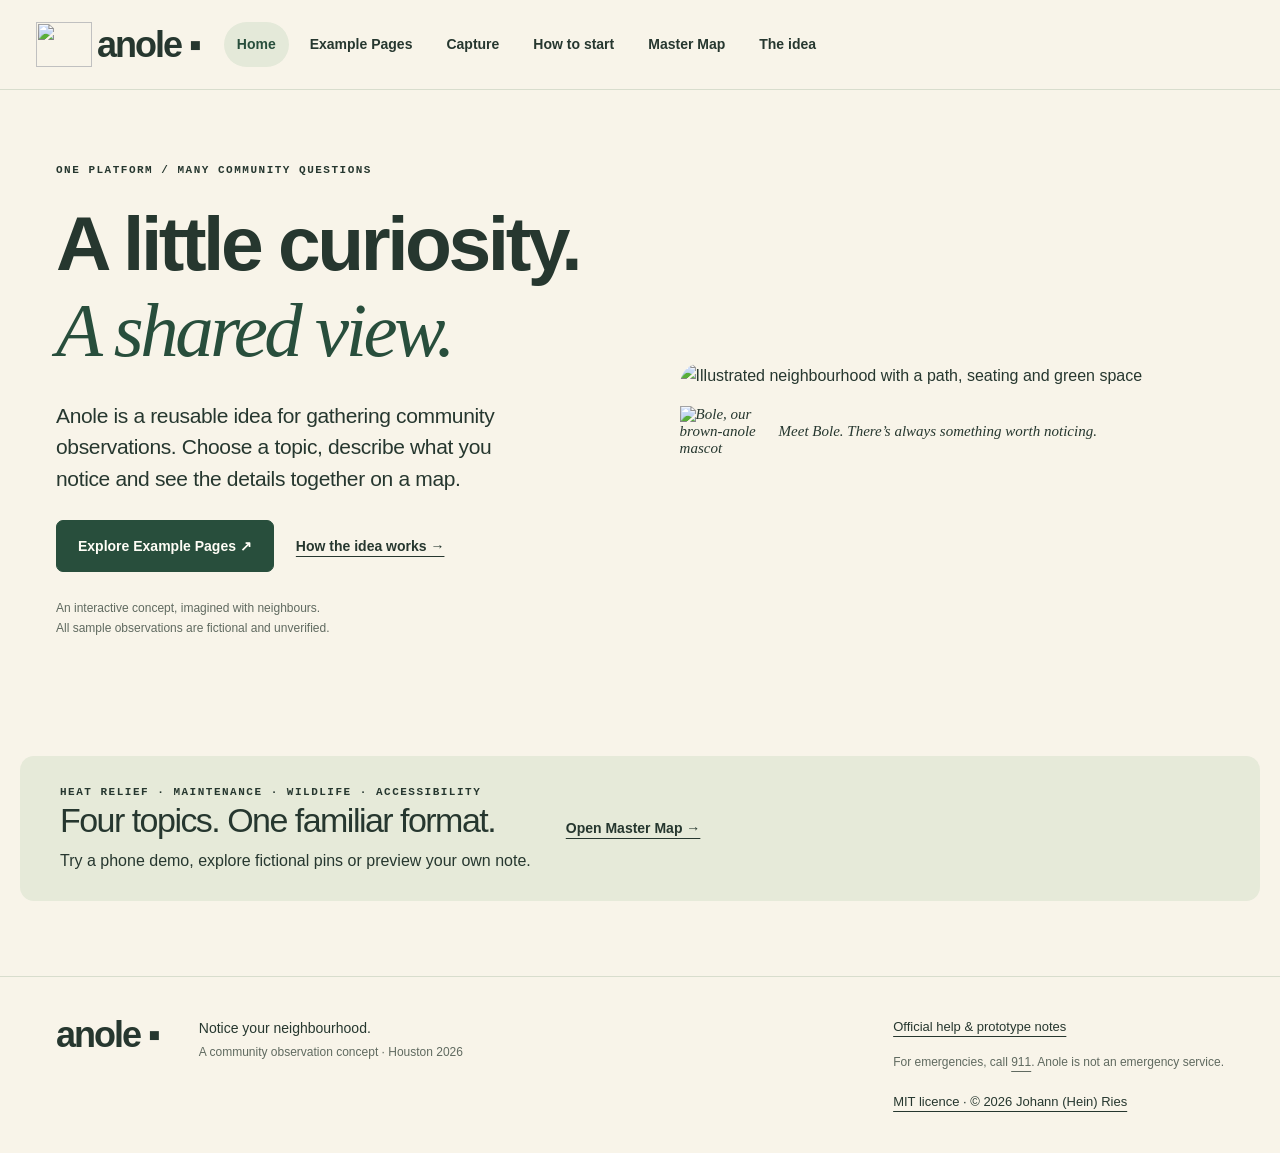
==== website/index.html @ 86cd1bbd "Updated teh weblayout and included a mobile page." ====
<!doctype html>
<html lang="en-ZA">
<head>
<meta charset="utf-8">
<meta name="viewport" content="width=device-width, initial-scale=1">
<meta name="theme-color" content="#f8f4e9">
<meta name="referrer" content="strict-origin-when-cross-origin">
<title>Notice your neighbourhood · Anole</title>
<link rel="icon" href="assets/anole.svg">
<link rel="stylesheet" href="styles.css">
<script src="projects.js" defer>
</script>
<script src="vendor/qrcode/qrcode.js" defer>
</script>
<script src="app.js" defer>
</script>
</head>
<body>
<a class="skip" href="#main">Skip to content</a>
<header class="header">
<a class="brand" href="index.html">
<img src="assets/anole.svg" alt="" width="56" height="45">anole ▪</a>
<nav aria-label="Main navigation">
<a href="index.html" aria-current="page">Home</a>
<a href="examples.html">Example Pages</a>
<a href="questionnaire.html">Capture</a>
<a href="how-to.html">How to start</a>
<a href="explore.html">Master Map</a>
<a href="about.html">The idea</a>
</nav>
</header>
<main id="main">
<section class="hero wrap">
<div class="hero-copy">
<p class="eyebrow">ONE PLATFORM / MANY COMMUNITY QUESTIONS</p>
<h1>A little curiosity.<br>
<em>A shared view.</em>
</h1>
<p class="lead">Anole is a reusable idea for gathering community observations. Choose a topic, describe what you notice and see the details together on a map.</p>
<div class="actions">
<a class="button" href="examples.html">Explore Example Pages ↗</a>
<a class="text-link" href="how-to.html">How the idea works →</a>
</div>
<p class="small">An interactive concept, imagined with neighbours.<br>All sample observations are fictional and unverified.</p>
</div>
<figure class="landing-art">
<img src="assets/neighbourhood.svg" alt="Illustrated neighbourhood with a path, seating and green space">
<figcaption>
<img src="assets/anole.svg" alt="Bole, our brown-anole mascot">Meet Bole. There’s always something worth noticing.</figcaption>
</figure>
</section>
<section class="wrap end-banner">
<div>
<p class="eyebrow">HEAT RELIEF · MAINTENANCE · WILDLIFE · ACCESSIBILITY</p>
<h2>Four topics. One familiar format.</h2>
<p>Try a phone demo, explore fictional pins or preview your own note.</p>
</div>
<a class="text-link" href="explore.html">Open Master Map →</a>
</section>
</main>
<footer>
<a class="brand" href="index.html">anole ▪</a>
<p>Notice your neighbourhood.<br>
<small>A community observation concept · Houston 2026</small>
</p>
<div>
<a href="contact.html">Official help &amp; prototype notes</a>
<p class="small">For emergencies, call <a href="tel:911">911</a>. Anole is not an emergency service.</p>
<a href="LICENSE.txt">MIT licence · © 2026 Johann (Hein) Ries</a>
</div>
</footer>
</body>
</html>
---- website/styles.css ----
:root{--cream:#f8f4e9;--paper:#fffdf6;--green:#284e3c;--leaf:#577348;--brown:#8b583a;--gold:#eebc54;--blue:#39747c;--ink:#26372f;--muted:#606a60;--line:#d8ddcd}
*{box-sizing:border-box}
html{scroll-behavior:smooth;scroll-padding-top:30px}
body{margin:0;background:var(--cream);color:var(--ink);font-family:Arial,Helvetica,sans-serif;font-size:16px;line-height:1.6}
a{color:inherit;text-underline-offset:5px}
button,input,select,textarea{font:inherit}
button,a{-webkit-tap-highlight-color:transparent}
button{cursor:pointer}
img{max-width:100%;display:block}
h1,h2,h3,p{margin-top:0}
h1,h2,h3{line-height:1.12;letter-spacing:-.045em}
h1{font-size:clamp(3.2rem,6vw,5.8rem);font-weight:600;margin-bottom:26px}
h1 em{font-family:Georgia,serif;font-weight:normal;color:var(--green)}
h2{font-size:clamp(2rem,3.5vw,3.2rem);font-weight:500;margin-bottom:22px}
h3{font-size:1.35rem;letter-spacing:-.025em}
p{margin-bottom:20px}
a:focus-visible,button:focus-visible,input:focus-visible,select:focus-visible,textarea:focus-visible,[tabindex]:focus-visible{outline:3px solid var(--blue);outline-offset:5px}
.skip{position:absolute;top:-100px;background:var(--gold);padding:15px;z-index:20}
.skip:focus{top:5px}
.wrap{max-width:1240px;margin:auto;padding-inline:36px}
.header{max-width:1440px;margin:auto;padding:22px 36px;display:flex;align-items:center;gap:48px;border-bottom:1px solid var(--line)}
.brand{font-size:36px;letter-spacing:-2px;font-weight:800;display:flex;align-items:center;text-decoration:none;line-height:1}
.brand img{object-fit:contain;margin-right:5px}
.brand-dot{color:var(--brown);margin-left:3px}
.header nav{display:flex;gap:8px}
.header nav a{padding:11px 16px;text-decoration:none;font-size:14px;font-weight:600;border-radius:24px}
.header nav a[aria-current],.header nav a:hover{background:#e4e9d9;color:var(--green)}
.header-note{margin-left:auto;font:10px monospace;letter-spacing:1px}
.hero{display:grid;grid-template-columns:1.05fr 1fr;gap:52px;align-items:center;padding-block:72px 68px}
.eyebrow{font-family:monospace;font-size:11px;font-weight:bold;letter-spacing:1.5px;line-height:1.6}
.pixel{display:inline-block;width:9px;height:9px;background:var(--leaf);box-shadow:6px -6px 0 #b4c390;margin-right:14px}
.lead{font-size:21px;line-height:1.5;letter-spacing:-.35px}
.hero-copy>p:not(.eyebrow){max-width:450px}
.hero-copy .small{margin-top:27px}
.small,small{font-size:12px;line-height:1.6;color:var(--muted)}
.actions{display:flex;gap:22px;flex-wrap:wrap;align-items:center;margin-top:26px}
.button{display:inline-flex;justify-content:center;align-items:center;gap:25px;background:var(--green);color:var(--paper);text-decoration:none;border:1px solid var(--green);border-radius:7px;padding:14px 21px;font-size:14px;font-weight:600;min-height:48px}
.button:hover{background:#193c2c}
.text-link{display:inline-block;font-size:14px;font-weight:bold;padding-block:12px}
.hero-visual{position:relative;padding-bottom:32px}
.map{position:relative;min-height:470px;background:#e8eadb url('assets/map.svg') center/cover;border:1px solid #cdd5c3;border-radius:15px;overflow:hidden}
.hero-map{height:490px;transform:rotate(2deg);border-radius:100px 16px 16px 16px}
.map-label,.map-caption{position:absolute;left:20px;font:10px monospace;letter-spacing:1px;background:var(--paper);padding:8px 10px;border-radius:4px}
.map-label{top:20px}
.map-caption{bottom:16px;font-size:9px}
.north{position:absolute;right:20px;bottom:20px;text-align:center;font-size:12px;line-height:1.2}
.pin{position:absolute;display:flex;align-items:center;justify-content:center;width:46px;height:46px;background:var(--green);color:white;border:3px solid var(--paper);border-radius:50% 50% 50% 7px;text-decoration:none;font:700 14px monospace;box-shadow:0 4px 0 #26372f20;z-index:2}
.pin:hover{transform:translateY(-4px)}
.pin-0{left:28%;top:40%}
.pin-1{left:68%;top:24%;background:var(--brown)}
.pin-2{left:57%;top:67%;background:var(--blue)}
.pin-3{left:15%;top:70%;background:#695714}
.map-mascot{position:absolute;width:205px;right:1%;top:31%;transform:rotate(-12deg);pointer-events:none}
.floating-card{position:absolute;bottom:34px;left:-25px;right:25px;display:flex;align-items:center;gap:15px;background:var(--paper);border:1px solid var(--line);border-radius:10px;padding:20px;box-shadow:0 12px 30px #26372f12;text-decoration:none}
.floating-card strong,.floating-card .small{display:block}
.floating-card .eyebrow{font-size:8px}
.floating-card>span:last-child{margin-left:auto}
.mascot-note{text-align:right;font:italic 12px Georgia,serif;position:relative;top:16px}
.number{display:grid;place-items:center;background:#e3e9d7;color:var(--green);font:700 15px monospace;width:44px;height:44px;flex-shrink:0;border-radius:9px}
.intro-strip{background:var(--green);color:var(--cream)}
.strip-inner{display:flex;align-items:center;justify-content:space-between;gap:20px;padding-block:26px}
.strip-inner p{margin:0;font-size:14px;line-height:1.5}
.strip-inner a{font-size:12px;text-decoration:none;padding-block:10px}
.strip-inner a:hover{text-decoration:underline}
.section{padding-block:64px}
.split{display:grid;grid-template-columns:1fr 1fr;gap:80px;align-items:center}
.section-heading{display:flex;justify-content:space-between;align-items:center;gap:25px;margin-bottom:28px}
.section-heading h2,.section-heading p{margin-bottom:8px}
.three{display:grid;grid-template-columns:repeat(3,1fr);gap:20px}
.step{border:1px solid var(--line);padding:30px;border-radius:10px;background:var(--paper)}
.step>span{font:11px monospace;letter-spacing:1px;color:var(--leaf);display:block;margin-bottom:38px}
.step p{font-size:15px;color:var(--muted);margin-bottom:0}
.step a{margin-top:15px;display:inline-block}
.step h2{font-size:26px}
.end-banner{display:flex;align-items:center;gap:35px;background:#e6ead9;border-radius:14px;padding:28px 40px;margin-block:30px 75px}
.end-banner img{width:150px}
.end-banner h2{margin-bottom:8px;font-size:34px}
.end-banner p{margin-bottom:0}
.end-banner .button{margin-left:auto;flex-shrink:0}
footer{padding:40px max(36px,calc((100vw - 1168px)/2));border-top:1px solid var(--line);display:flex;gap:40px;align-items:start}
footer>p{font-size:14px}
footer>div{margin-left:auto;font-size:13px}
footer .small{margin-top:15px}
.page-title{font-size:clamp(2.7rem,5vw,4.5rem)}
.notice{background:#eeeddf;border-left:3px solid var(--brown);padding:16px 20px;font-size:13px;line-height:1.6;border-radius:0 6px 6px 0}
.filters{display:flex;flex-wrap:wrap;gap:8px;margin:26px 0}
.filters button{border:1px solid #b7c1af;color:var(--green);border-radius:30px;background:transparent;padding:11px 18px;font-size:13px;min-height:44px}
.filters button[aria-pressed=true]{background:var(--green);color:white;border-color:var(--green)}
.explore-grid{display:grid;grid-template-columns:1.1fr 1fr;gap:28px;align-items:start}
.explore-grid .map{height:590px}
.list-heading{display:flex;justify-content:space-between;gap:10px;font-size:12px;padding:0 0 13px}
.list-heading span{color:var(--muted)}
.observation{display:flex;gap:15px;align-items:start;padding:20px 16px;border:1px solid var(--line);background:var(--paper);text-decoration:none;border-radius:9px;margin-bottom:10px}
.observation:hover{border-color:var(--leaf);background:#f0f0e2}
.observation .eyebrow{font-size:9px;letter-spacing:1px}
.observation h3{font-size:18px;margin:7px 0}
.observation p{font-size:11px;margin-bottom:9px;color:var(--muted)}
.arrow{margin-left:auto}
.condition,.badge{display:inline-block;border-radius:4px;padding:4px 8px;background:#f3e6c5;color:#665020;font-size:11px}
.lighting{background:#eddfd4;color:var(--brown)}
.preparedness{background:#d9e8e7;color:var(--blue)}
.spaces{background:#f1e6c5;color:#695714}
.back{display:inline-block;padding-block:25px;font-size:14px}
.detail{display:grid;grid-template-columns:1fr 1fr;gap:42px;border-bottom:1px solid var(--line);scroll-margin-top:24px}
.detail h2{font-size:34px}
.detail-art{align-self:start;position:relative}
.detail-art img{border-radius:12px;width:100%;aspect-ratio:1.2;object-fit:cover}
.art-caption{display:block;font:9px monospace;letter-spacing:1px;margin-top:10px}
.detail .lead{font-size:18px;margin-top:20px}
.attributes{display:grid;grid-template-columns:1fr 1fr;gap:1px;background:var(--line);border:1px solid var(--line);border-radius:7px;overflow:hidden}
.attributes>div{background:var(--paper);padding:12px}
.attributes dt{font-size:11px;color:var(--muted)}
.attributes dd{font-size:13px;margin:3px 0}
.detail:target{background:#f0efdf;box-shadow:0 0 0 20px #f0efdf}
.capture-layout{display:grid;grid-template-columns:1fr 1fr;gap:100px;max-width:1100px}
.capture-anole{width:210px;margin:18px auto}
.capture-panel{background:var(--paper);border:1px solid var(--line);border-radius:18px;padding:24px;box-shadow:0 15px 45px #26372f08;align-self:start}
.panel-top{display:flex;justify-content:space-between;align-items:center;gap:8px;margin-bottom:22px;font-size:14px}
.photo-placeholder{min-height:170px;display:flex;align-items:center;justify-content:center;flex-direction:column;border:1px dashed #a7b69c;background:#e9eddf;border-radius:8px;color:var(--green);gap:4px}
.photo-placeholder>span{font-size:35px}
.photo-placeholder strong{font-size:14px}
label{display:block;font-size:12px;font-weight:bold;margin:22px 0 8px}
input,select,textarea{width:100%;min-width:0;background:var(--paper);color:var(--ink);border:1px solid #aebaa8;border-radius:6px;padding:12px;font-size:16px}
textarea{resize:vertical}
form .small{font-size:11px;margin:8px 0}
.template-hint{font-size:12px;background:#e9eddf;padding:12px;margin-top:12px;border-radius:5px}
.full{width:100%;margin-top:20px}
.review h2{font-size:30px}
.review dt{font-weight:bold;font-size:12px;margin-top:16px}
.review dd{margin:4px 0 18px;overflow-wrap:anywhere;white-space:pre-wrap}
.review p{font-size:14px}
.narrow{max-width:860px}
.narrow>.step{margin-top:25px}
.rounded{border-radius:12px}
.template-grid{display:grid;grid-template-columns:1fr 1fr;gap:18px;margin-top:28px}
[hidden]{display:none!important}

@media(min-width:1400px){.hero{padding-block:90px}
}
@media(max-width:1050px){.header-note{display:none}
.hero{gap:30px}
.floating-card{left:-12px;right:12px}
.capture-layout{gap:45px}
.strip-inner{flex-wrap:wrap}
.split{gap:35px}
.hero-map{height:450px}
.hero h1{font-size:4rem}
.end-banner{margin-inline:30px}
footer{gap:22px}
.explore-grid{grid-template-columns:1fr 1fr}
.observation{padding:15px 10px;gap:10px}
}
@media(max-width:720px){.wrap{padding-inline:22px}
.header{padding:14px 20px;gap:10px;flex-wrap:wrap;justify-content:space-between}
.brand{font-size:30px}
.brand img{width:44px;height:36px}
.header nav{gap:0}
.header nav a{font-size:12px;padding:10px}
.hero{grid-template-columns:1fr;padding-block:38px 30px;gap:28px}
.hero h1{font-size:clamp(2.7rem,10vw,4rem)}
.hero .eyebrow{font-size:9px;letter-spacing:1px}
.lead{font-size:19px}
.hero-copy>p:not(.eyebrow){max-width:none}
.hero-copy .small{margin-top:19px}
.actions{gap:10px 18px;margin-top:20px}
.hero-map{min-height:350px;height:350px;border-top-left-radius:65px;transform:rotate(1deg)}
.map-mascot{width:175px}
.floating-card{left:8px;right:8px;bottom:31px;padding:15px;gap:10px}
.floating-card strong{font-size:14px}
.mascot-note{font-size:11px}
.strip-inner{display:grid;grid-template-columns:1fr 1fr;gap:8px 15px;padding-block:23px}
.strip-inner p{grid-column:1/-1;margin-bottom:8px}
.strip-inner p br{display:none}
.strip-inner p strong{margin-left:5px}
.strip-inner a{font-size:11px;min-height:44px;display:flex;align-items:center}
.section{padding-block:40px}
.split,.three,.explore-grid,.detail,.capture-layout{grid-template-columns:1fr;gap:26px}
.section-heading{align-items:start;flex-direction:column;gap:14px}
.three{gap:12px}
.step{padding:24px}
.step>span{margin-bottom:22px}
.end-banner{margin:15px 22px 45px;padding:24px;flex-wrap:wrap;gap:15px}
.end-banner img{width:105px}
.end-banner h2{font-size:28px}
.end-banner .button{margin-left:0}
.end-banner>div{flex:1;min-width:170px}
footer{padding:30px 22px;flex-wrap:wrap;gap:22px}
footer>div{margin:0;width:100%}
footer>p{flex:1;min-width:180px}
.page-title{font-size:2.8rem}
.filters{gap:7px}
.filters button{font-size:12px;padding:10px 13px}
.explore-grid .map{height:360px;min-height:360px}
.list-heading{font-size:11px}
.observation{padding:17px 14px}
.detail-art img{aspect-ratio:1.65}
.detail h2{font-size:29px}
.detail:target{box-shadow:0 0 0 10px #f0efdf}
.capture-layout{gap:15px}
.capture-anole{display:none}
.capture-intro>.small{margin-top:15px}
.capture-panel{padding:20px}
.template-grid{grid-template-columns:1fr}
.template-grid .step{min-width:0}
.narrow{max-width:100%}
.sample-word{letter-spacing:0}
}
@media(max-width:370px){.header{justify-content:center}
.header nav{width:100%;justify-content:space-between}
.wrap{padding-inline:17px}
.hero h1{font-size:2.65rem}
.floating-card .eyebrow{font-size:7px}
.floating-card{padding:12px}
.number{width:37px;height:37px}
.panel-top{flex-wrap:wrap}
}
@media(prefers-reduced-motion:reduce){html{scroll-behavior:auto}
}


button:disabled{opacity:.6;cursor:not-allowed}

/* About: restrained field-notebook details, scoped away from demo controls. */
.about-page .notebook-label {
  display: inline-block;
  padding: 8px 12px;
  border-left: 3px solid var(--brown);
  background: #eeeddf;
}
.about-page .notebook-figure { margin: 0; min-width: 0; }
.about-page .notebook-figure figcaption {
  padding: 12px 0;
  border-bottom: 1px dashed #b8c2ae;
  color: var(--muted);
  font: 11px/1.6 monospace;
}
.about-page .anole-field-note {
  display: flex;
  align-items: center;
  gap: 16px;
  padding-top: 16px;
  border-top: 1px dashed #b8c2ae;
}
.about-page .anole-field-note img { width: 100px; height: auto; flex-shrink: 0; }
.about-page .anole-field-note p { margin: 0; font-size: 14px; }
.about-page .capability-notes {
  margin-bottom: 64px;
  padding: 30px;
  border: 1px solid var(--line);
  border-top: 3px solid var(--brown);
  border-radius: 4px 4px 12px 12px;
  background: var(--paper);
}
.about-page .capability-notes h2 { font-size: clamp(1.8rem, 3vw, 2.5rem); }
.about-page .capability-grid,
.about-page .people-grid { display: grid; grid-template-columns: minmax(0, 1fr) minmax(0, 1fr); gap: 32px; }
.about-page .capability-grid h3 { font-size: 19px; }
.about-page .capability-grid p { font-size: 15px; }
.about-page .note-dot { display: inline-block; width: 9px; height: 9px; margin-right: 8px; background: var(--leaf); }
.about-page .future-dot { background: var(--gold); }
.about-page .independent-note { margin: 6px 0 0; padding-top: 16px; border-top: 1px solid var(--line); font-size: 13px; color: var(--muted); }
.about-page .template-note { position: relative; border-top: 3px solid var(--marker, var(--leaf)); }
.about-page .template-note > span { color: var(--ink); }
.about-page .template-note > span::before { content: ''; display: inline-block; width: 8px; height: 8px; background: var(--marker, var(--leaf)); margin-right: 10px; }
.about-page .template-lighting { --marker: var(--brown); }
.about-page .template-preparedness { --marker: var(--blue); }
.about-page .template-spaces { --marker: var(--gold); }
.about-page .template-note a { padding-block: 10px; min-height: 44px; }
.about-page .people-section { padding-block: 64px 32px; }
.about-page .people-heading { display: flex; justify-content: space-between; align-items: center; gap: 20px; }
.about-page .trail-mark {
  display: block;
  flex: 0 0 100px;
  height: 52px;
  border: 2px dashed #b9ad91;
  border-top-color: transparent;
  border-left-color: transparent;
  border-radius: 0 50% 50% 50%;
  transform: rotate(-18deg);
  margin-right: 16px;
}
.about-page .person-card { padding: 28px; border: 1px solid var(--line); border-radius: 10px; background: var(--paper); }
.about-page .person-initials { display: grid; place-items: center; width: 44px; height: 44px; margin-bottom: 24px; background: #eddfd4; color: var(--brown); font: bold 13px monospace; border-radius: 4px 12px 4px 4px; }
.about-page .advisor-initials { background: #d9e8e7; color: var(--blue); }
.about-page .person-card h3 { margin-bottom: 8px; font-size: 24px; }
.about-page .person-card .person-role { color: var(--green); font-size: 13px; font-weight: bold; margin-bottom: 22px; }
.about-page .person-card p { font-size: 15px; }
.about-page .person-card .text-link { margin-top: 4px; min-height: 44px; }
.about-page .end-banner { margin-inline: 0; margin-bottom: 12px; }
.about-page .end-banner .eyebrow { margin-bottom: 12px; }
@media (max-width: 720px) {
  .about-page .capability-notes { padding: 22px; margin-bottom: 40px; }
  .about-page .capability-grid,
  .about-page .people-grid { grid-template-columns: minmax(0, 1fr); gap: 20px; }
  .about-page .capability-grid > div + div { border-top: 1px dashed #b8c2ae; padding-top: 20px; }
  .about-page .anole-field-note { align-items: flex-start; gap: 10px; }
  .about-page .anole-field-note img { width: 72px; }
  .about-page .people-section { padding-block: 40px 20px; }
  .about-page .people-heading { display: block; }
  .about-page .trail-mark { width: 70px; height: 30px; margin: 0 12px 25px auto; }
  .about-page .person-card { padding: 22px; }
}

/* Explore map milestone; the static observation list is always available. */
.official-source { border: 1px solid #a8c5c5; border-left: 4px solid var(--blue); border-radius: 8px; padding: 20px; background: #e5eeea; margin-bottom: 30px; }
.official-source .eyebrow { margin-bottom: 2px; }
.official-source .text-link { font-size: 18px; }
.official-source p:last-child { font-size: 13px; margin: 5px 0 0; }
.community-heading { font-size: 27px; }
.map-column { min-width: 0; }
.map-toolbar { display: flex; align-items: center; justify-content: space-between; gap: 10px; margin-bottom: 10px; }
.map-toolbar button { border: 1px solid var(--line); border-radius: 6px; background: var(--paper); color: var(--green); padding: 10px 14px; min-height: 44px; font-size: 13px; }
.interactive-map { height: 510px; width: 100%; border: 1px solid #b9c7b2; border-radius: 12px; background: #e5e9dd; z-index: 0; font-family: Arial, Helvetica, sans-serif; }
.map-fallback { padding: 25px; font-size: 14px; }
.map-column > .small { margin-top: 12px; }
.interactive-map .leaflet-control-zoom a { width: 44px; height: 44px; line-height: 44px; color: var(--green); }
.interactive-map .leaflet-control-attribution { font-size: 11px; color: #26372f; background: #fffdf6; }
.anole-map-marker { display: grid; place-items: center; border: 3px solid var(--paper); border-radius: 50% 50% 50% 8px; box-shadow: 0 3px 8px #26372f40; font: bold 14px monospace; }
.anole-map-marker.walkways { background: #e3e9d7; color: var(--green); }
.interactive-map .leaflet-popup-content { line-height: 1.5; font-size: 13px; }
.interactive-map .leaflet-popup-content p { margin: 10px 0; }
.interactive-map .leaflet-popup-content a { display: inline-block; padding-block: 12px; }
.interactive-map a.leaflet-popup-close-button { width: 44px; height: 44px; font-size: 24px; }
.interactive-map .leaflet-popup-content-wrapper { background: var(--paper); color: var(--ink); padding-top: 18px; }
.observation .observation-meta { margin: 12px 0 8px; font-size: 12px; }
.observation .follow-up { border-top: 1px dashed var(--line); padding-top: 9px; margin-bottom: 0; font-size: 12px; }
@media (max-width: 720px) {
  .interactive-map { height: 370px; }
  .map-toolbar .eyebrow { font-size: 9px; }
  .official-source { padding: 16px; }
}

/* Provenance labels distinguish sources without implying imported records exist. */
.source-key { display: grid; grid-template-columns: repeat(3, minmax(0, 1fr)); gap: 12px; margin: 0 0 30px; }
.source-key p { margin: 0; padding: 15px; border: 1px solid var(--line); border-top: 3px solid var(--blue); border-radius: 6px; background: var(--paper); font-size: 13px; }
.source-key strong, .source-key span { display: block; }
.source-key span { margin-top: 6px; color: var(--muted); }
.source-key .source-listing { border-top-color: var(--brown); border-top-style: dashed; }
.source-key .source-community { border-top-color: var(--leaf); background: #eef0e3; }
@media (max-width: 720px) { .source-key { grid-template-columns: minmax(0, 1fr); gap: 8px; } }

/* Shared community projects. */
.header{gap:24px;flex-wrap:wrap}.header nav{flex-wrap:wrap}.header nav a{padding:11px 13px}
.heat{--accent:#96611b;--tint:#f2e5c8}.maintenance{--accent:#9b4f38;--tint:#f1dfd6}.wildlife{--accent:#3e6848;--tint:#e0ead8}.accessibility{--accent:#496a85;--tint:#dfe8ef}
.landing-art{margin:0}.landing-art>img{width:100%;border-radius:70px 12px 12px 12px}.landing-art figcaption{display:flex;align-items:center;gap:14px;font:italic 15px Georgia,serif;margin-top:18px}.landing-art figcaption img{width:85px}
.project-grid,.sample-grid{display:grid;grid-template-columns:repeat(2,minmax(0,1fr));gap:24px}.project-tile{background:var(--paper);border:1px solid var(--line);border-top:5px solid var(--accent);border-radius:14px;padding:28px}.project-tile h2{font-size:32px;margin-top:20px}.tile-top,.tile-bottom{display:flex;align-items:center;justify-content:space-between;gap:20px}.project-symbol{display:grid;place-items:center;width:66px;height:66px;border-radius:18px;background:var(--tint);color:var(--accent);font-size:38px}.project-tile .button,.phone-content>.button{background:var(--accent);border-color:var(--accent)}.tile-bottom .small{margin:12px 0 0}.qr{background:white;width:138px;flex:0 0 138px;line-height:0}.qr svg{display:block;width:100%;height:auto}.qr .small{line-height:1.6}.walkthrough{display:grid;grid-template-columns:repeat(3,minmax(0,1fr));gap:18px;margin-top:36px}.walk-icon{height:110px;background:#e6ead9;border-radius:50% 12px 50% 12px;display:grid;place-items:center;font-size:60px;color:var(--green);margin-bottom:25px}.walkthrough .step>span{margin-bottom:15px}.map-toolbar{margin-top:24px}.sample-grid{margin-top:24px}.observation{border-left:4px solid var(--accent,var(--green));overflow-wrap:anywhere}.observation .number{background:var(--tint)}.anole-map-marker{background:var(--accent,var(--green));color:white}.phone-page{max-width:780px;margin:auto}.phone-page .header{justify-content:space-between}.phone-content{padding-top:28px}.phone-content h1{font-size:clamp(2rem,7vw,3rem);color:var(--accent)}.phone-content .interactive-map{height:310px}.phone-content .notice{font-size:12px}.phone-content .observation{margin-top:24px}.phone-footer{padding:20px;display:block;text-align:center;font-size:12px}.phone-content .full{background:var(--accent);border-color:var(--accent)}
#photo-preview,.review img{max-width:100%;max-height:300px;object-fit:contain;margin-top:16px;border-radius:8px}#remove-photo{margin-top:12px;padding:10px;background:var(--paper);border:1px solid var(--line);border-radius:6px;color:var(--green)}.sample-detail{scroll-margin-top:16px;max-width:850px}.sample-detail .observation{pointer-events:none}.phone-page .header>a:last-child{font-size:14px}
@media(max-width:850px){.project-grid{grid-template-columns:1fr}.walkthrough{grid-template-columns:repeat(2,minmax(0,1fr))}}
@media(max-width:720px){.header nav{width:100%;gap:2px}.header nav a{font-size:12px;padding:10px 9px}.project-tile{padding:22px}.tile-bottom{gap:12px}.qr{width:112px;flex-basis:112px}.tile-bottom .button{padding:12px;font-size:13px}.walkthrough,.sample-grid{grid-template-columns:1fr}.phone-content .interactive-map{height:280px}.phone-page .header{flex-wrap:nowrap}.phone-page .header .brand{font-size:27px}.phone-content .page-title{font-size:2.4rem}}
@media(max-width:370px){.tile-bottom{flex-wrap:wrap}.header nav{justify-content:flex-start}.project-tile h2{font-size:29px}}
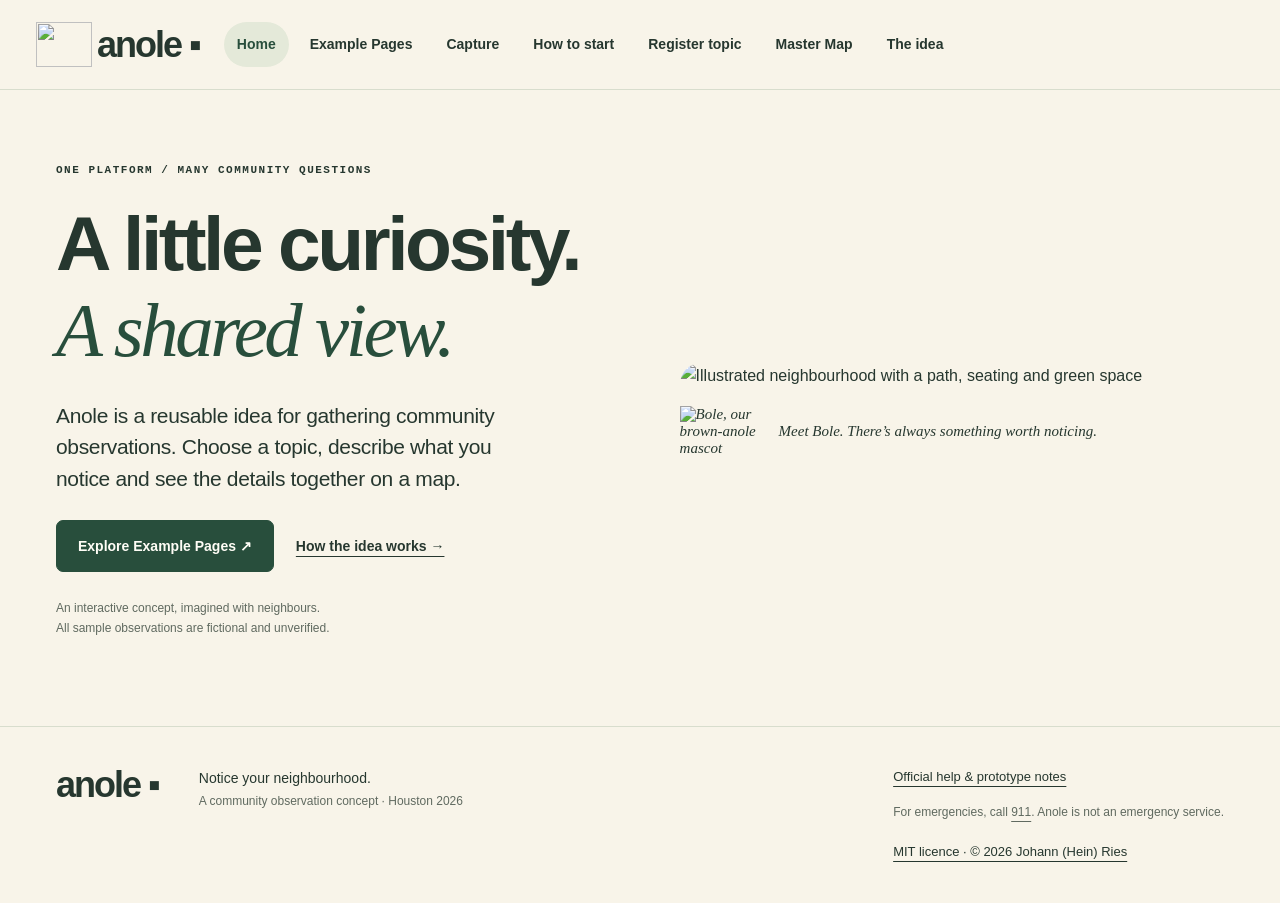
==== commit ade52a18: "Updated the weblayout" ====
--- a/website/index.html
+++ b/website/index.html
@@ -25,6 +25,7 @@
 <a href="examples.html">Example Pages</a>
 <a href="questionnaire.html">Capture</a>
 <a href="how-to.html">How to start</a>
+<a href="register.html">Register topic</a>
 <a href="explore.html">Master Map</a>
 <a href="about.html">The idea</a>
 </nav>
@@ -49,14 +50,6 @@
 <img src="assets/anole.svg" alt="Bole, our brown-anole mascot">Meet Bole. There’s always something worth noticing.</figcaption>
 </figure>
 </section>
-<section class="wrap end-banner">
-<div>
-<p class="eyebrow">HEAT RELIEF · MAINTENANCE · WILDLIFE · ACCESSIBILITY</p>
-<h2>Four topics. One familiar format.</h2>
-<p>Try a phone demo, explore fictional pins or preview your own note.</p>
-</div>
-<a class="text-link" href="explore.html">Open Master Map →</a>
-</section>
 </main>
 <footer>
 <a class="brand" href="index.html">anole ▪</a>
--- a/website/styles.css
+++ b/website/styles.css
@@ -348,3 +348,23 @@
 @media(max-width:850px){.project-grid{grid-template-columns:1fr}.walkthrough{grid-template-columns:repeat(2,minmax(0,1fr))}}
 @media(max-width:720px){.header nav{width:100%;gap:2px}.header nav a{font-size:12px;padding:10px 9px}.project-tile{padding:22px}.tile-bottom{gap:12px}.qr{width:112px;flex-basis:112px}.tile-bottom .button{padding:12px;font-size:13px}.walkthrough,.sample-grid{grid-template-columns:1fr}.phone-content .interactive-map{height:280px}.phone-page .header{flex-wrap:nowrap}.phone-page .header .brand{font-size:27px}.phone-content .page-title{font-size:2.4rem}}
 @media(max-width:370px){.tile-bottom{flex-wrap:wrap}.header nav{justify-content:flex-start}.project-tile h2{font-size:29px}}
+
+/* A continuous sequence keeps every step connected at every screen width. */
+.connected-steps { grid-template-columns: minmax(0, 1fr); gap: 0; max-width: 860px; }
+.connected-steps .step { display: grid; grid-template-columns: 110px minmax(0, 1fr); column-gap: 28px; }
+.connected-steps .walk-icon { grid-row: 1 / 4; margin: 0; }
+.connected-steps .step > span { margin-bottom: 8px; }
+.connected-steps h2 { margin-bottom: 12px; }
+.step-arrow { text-align: center; color: var(--green); font-size: 38px; line-height: 1; padding: 10px; }
+.topic-fields { margin: 24px 0; padding: 18px; border: 1px solid var(--line); border-radius: 8px; min-width: 0; }
+.topic-fields legend { padding-inline: 6px; font-size: 14px; font-weight: bold; }
+.topic-fields label { display: flex; gap: 12px; align-items: center; margin: 8px 0; min-height: 36px; font-size: 14px; }
+.topic-fields input { width: 19px; height: 19px; flex: 0 0 19px; accent-color: var(--green); }
+.topic-swatch { display: flex; align-items: center; gap: 12px; margin-top: 14px; padding: 16px; border-left: 5px solid var(--accent); border-radius: 6px; background: var(--tint); color: var(--accent); font-weight: bold; font-size: 14px; }
+#topic-card { margin-bottom: 24px; overflow-wrap: anywhere; }
+#preview-topic { color: var(--accent); font-size: 26px; }
+#preview-brief { white-space: pre-wrap; }
+@media (max-width: 600px) {
+  .connected-steps .step { display: block; }
+  .connected-steps .walk-icon { width: 90px; height: 90px; margin-bottom: 20px; }
+}
